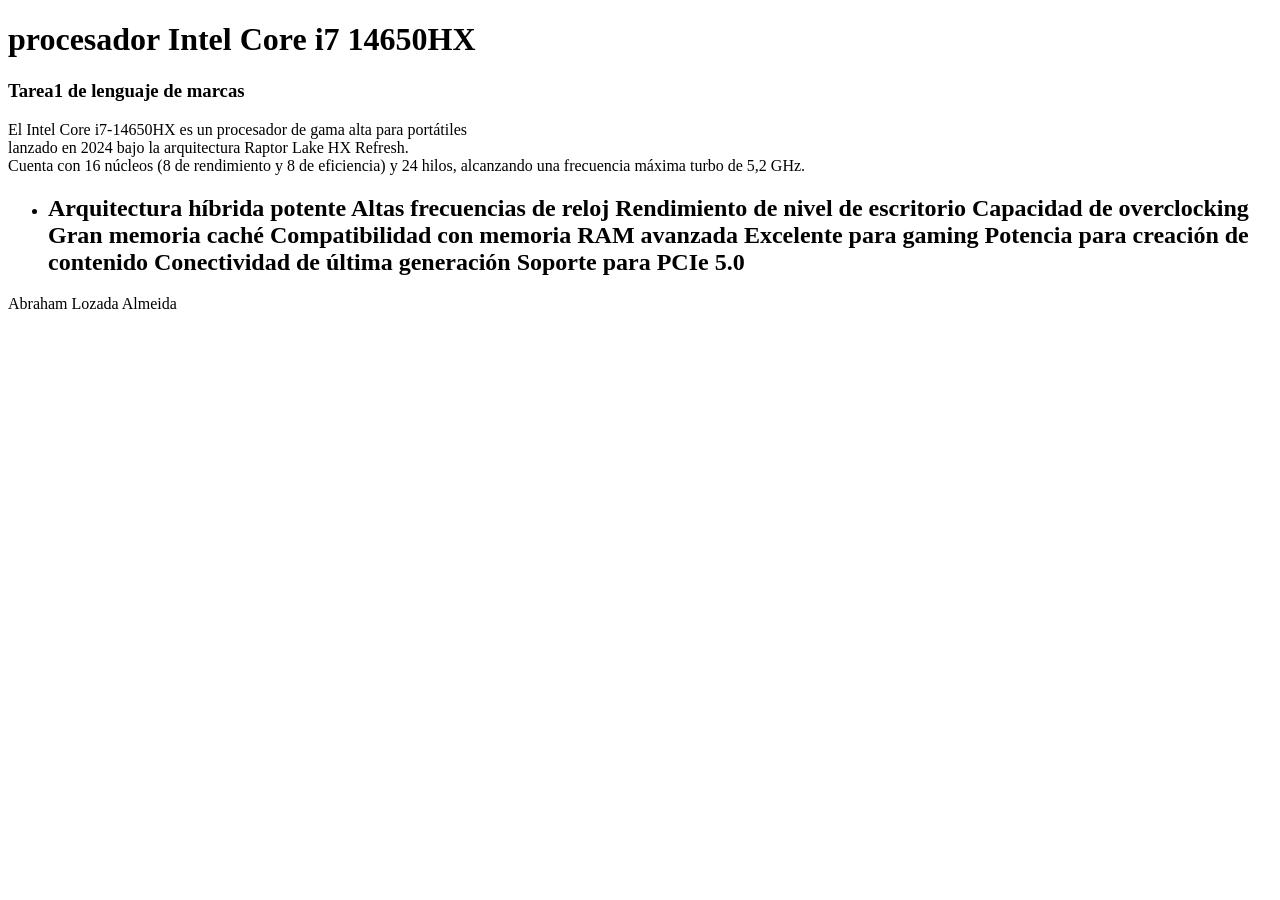
==== Tarea1/index.html @ 7c340cda "." ====
<!DOCTYPE html>
<html lang="en">
<head> 
    <meta charset="UTF-8">
    <meta name="viewport" content="width=device-width, initial-scale=1.0">
    <title>Procesador Intel Core i7 14650HX</title>
</head>
<body>
    <h1>procesador Intel Core i7 14650HX</h1>
    <h3>Tarea1 de lenguaje de marcas</h3>
    <main>
        <p>El Intel Core i7-14650HX es un procesador de gama alta para portátiles <br> lanzado en 2024 bajo la arquitectura Raptor Lake HX Refresh. <br>
Cuenta con 16 núcleos (8 de rendimiento y 8 de eficiencia) y 24 hilos, alcanzando una frecuencia máxima turbo de 5,2 GHz.
    </main>

    <ul>
        <li>
             <h2>
                Arquitectura híbrida potente
                Altas frecuencias de reloj
                Rendimiento de nivel de escritorio
                Capacidad de overclocking
                Gran memoria caché
                Compatibilidad con memoria RAM avanzada
                Excelente para gaming
                Potencia para creación de contenido
                Conectividad de última generación
                Soporte para PCIe 5.0
            </li>
        </h2>
    </ul>

    <footer>Abraham Lozada Almeida</footer>
</body>
</html>
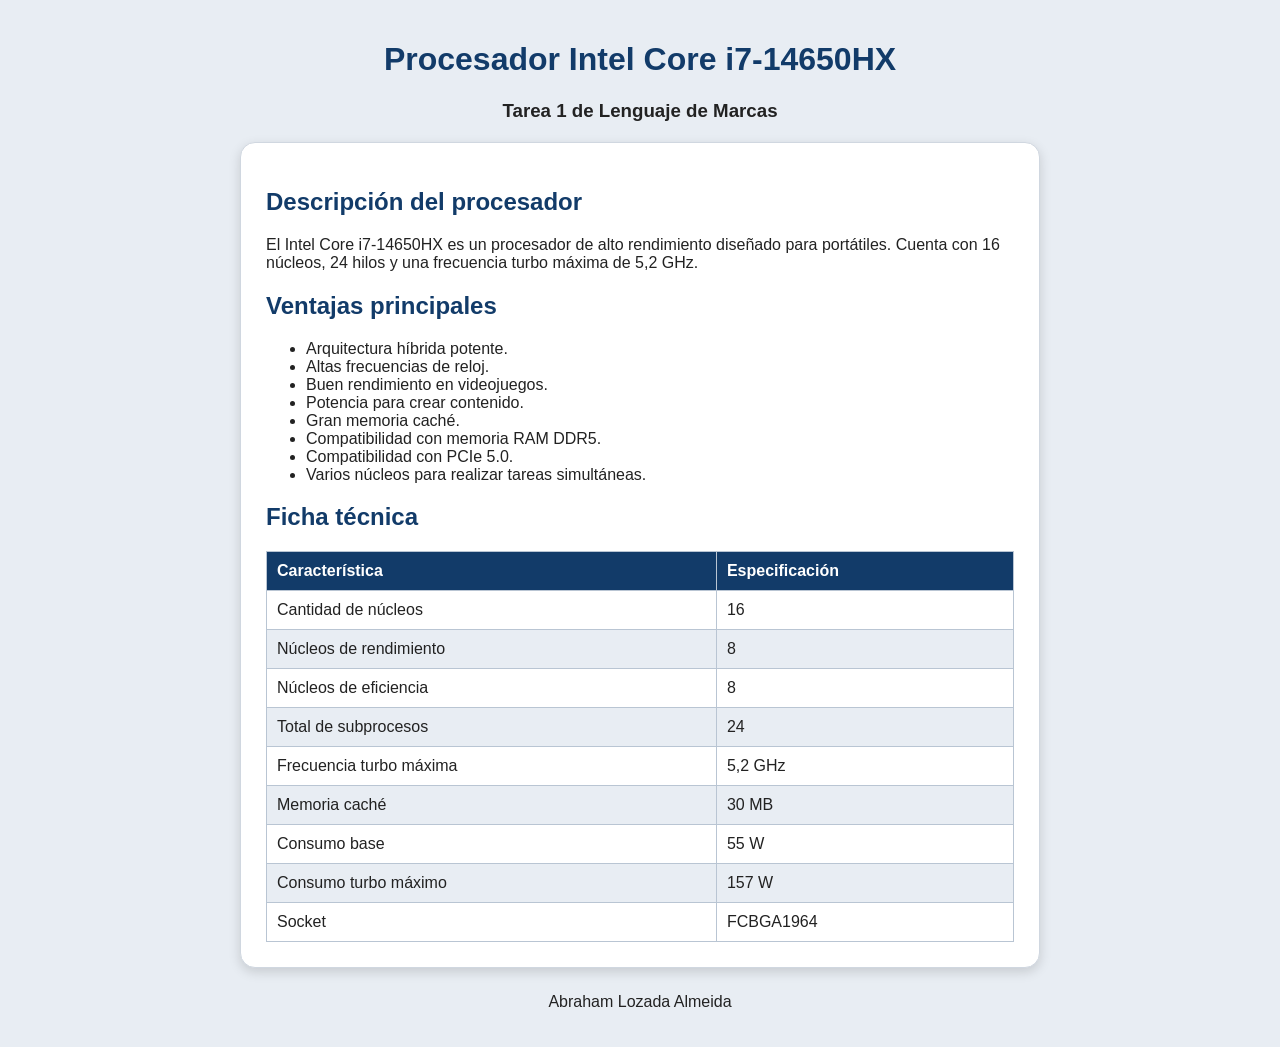
==== commit a9aa1fb5: "pera" ====
--- a/Tarea1/index.html
+++ b/Tarea1/index.html
@@ -1,35 +1,109 @@
+
 <!DOCTYPE html>
-<html lang="en">
-<head> 
+<html lang="es">
+<head>
     <meta charset="UTF-8">
     <meta name="viewport" content="width=device-width, initial-scale=1.0">
-    <title>Procesador Intel Core i7 14650HX</title>
+    <title>Procesador Intel Core i7-14650HX</title>
+
+      <link rel="stylesheet" href="styles.css">
+        
 </head>
+
 <body>
-    <h1>procesador Intel Core i7 14650HX</h1>
-    <h3>Tarea1 de lenguaje de marcas</h3>
+
+    <h1>Procesador Intel Core i7-14650HX</h1>
+    <h3>Tarea 1 de Lenguaje de Marcas</h3>
+
     <main>
-        <p>El Intel Core i7-14650HX es un procesador de gama alta para portátiles <br> lanzado en 2024 bajo la arquitectura Raptor Lake HX Refresh. <br>
-Cuenta con 16 núcleos (8 de rendimiento y 8 de eficiencia) y 24 hilos, alcanzando una frecuencia máxima turbo de 5,2 GHz.
+        <article>
+
+            <h2>Descripción del procesador</h2>
+
+            <p>
+                El Intel Core i7-14650HX es un procesador de alto
+                rendimiento diseñado para portátiles. Cuenta con
+                16 núcleos, 24 hilos y una frecuencia turbo máxima
+                de 5,2 GHz.
+            </p>
+
+            <h2>Ventajas principales</h2>
+
+            <ul>
+                <li>Arquitectura híbrida potente.</li>
+                <li>Altas frecuencias de reloj.</li>
+                <li>Buen rendimiento en videojuegos.</li>
+                <li>Potencia para crear contenido.</li>
+                <li>Gran memoria caché.</li>
+                <li>Compatibilidad con memoria RAM DDR5.</li>
+                <li>Compatibilidad con PCIe 5.0.</li>
+                <li>Varios núcleos para realizar tareas simultáneas.</li>
+            </ul>
+
+            <h2>Ficha técnica</h2>
+
+            <table>
+                <thead>
+                    <tr>
+                        <th>Característica</th>
+                        <th>Especificación</th>
+                    </tr>
+                </thead>
+
+                <tbody>
+                    <tr>
+                        <td>Cantidad de núcleos</td>
+                        <td>16</td>
+                    </tr>
+
+                    <tr>
+                        <td>Núcleos de rendimiento</td>
+                        <td>8</td>
+                    </tr>
+
+                    <tr>
+                        <td>Núcleos de eficiencia</td>
+                        <td>8</td>
+                    </tr>
+
+                    <tr>
+                        <td>Total de subprocesos</td>
+                        <td>24</td>
+                    </tr>
+
+                    <tr>
+                        <td>Frecuencia turbo máxima</td>
+                        <td>5,2 GHz</td>
+                    </tr>
+
+                    <tr>
+                        <td>Memoria caché</td>
+                        <td>30 MB</td>
+                    </tr>
+
+                    <tr>
+                        <td>Consumo base</td>
+                        <td>55 W</td>
+                    </tr>
+
+                    <tr>
+                        <td>Consumo turbo máximo</td>
+                        <td>157 W</td>
+                    </tr>
+
+                    <tr>
+                        <td>Socket</td>
+                        <td>FCBGA1964</td>
+                    </tr>
+                </tbody>
+            </table>
+
+        </article>
     </main>
 
-    <ul>
-        <li>
-             <h2>
-                Arquitectura híbrida potente
-                Altas frecuencias de reloj
-                Rendimiento de nivel de escritorio
-                Capacidad de overclocking
-                Gran memoria caché
-                Compatibilidad con memoria RAM avanzada
-                Excelente para gaming
-                Potencia para creación de contenido
-                Conectividad de última generación
-                Soporte para PCIe 5.0
-            </li>
-        </h2>
-    </ul>
+    <footer>
+        <p>Abraham Lozada Almeida</p>
+    </footer>
 
-    <footer>Abraham Lozada Almeida</footer>
 </body>
-</html>+</html>
--- a/Tarea1/styles.css
+++ b/Tarea1/styles.css
@@ -0,0 +1,60 @@
+      * {
+            box-sizing: border-box;
+        }
+
+        body {
+            font-family: Arial, sans-serif;
+            background-color: #e8edf3;
+            margin: 0;
+            padding: 20px;
+            color: #222;
+        }
+
+        h1 {
+            text-align: center;
+            color: #123b69;
+        }
+
+        h3 {
+            text-align: center;
+        }
+
+        article {
+            background-color: white;
+            max-width: 800px;
+            margin: 20px auto;
+            padding: 25px;
+            border-radius: 15px;
+            box-shadow: 0 4px 12px #00000025;
+            border: 1px solid #d0d7e0;
+        }
+
+        h2 {
+            color: #123b69;
+        }
+
+        table {
+            width: 100%;
+            border-collapse: collapse;
+            margin-top: 15px;
+        }
+
+        th, td {
+            border: 1px solid #b9c5d3;
+            padding: 10px;
+            text-align: left;
+        }
+
+        th {
+            background-color: #123b69;
+            color: white;
+        }
+
+        tbody tr:nth-child(even) {
+            background-color: #e8edf3;
+        }
+
+        footer {
+            text-align: center;
+            margin-top: 25px;
+        }
